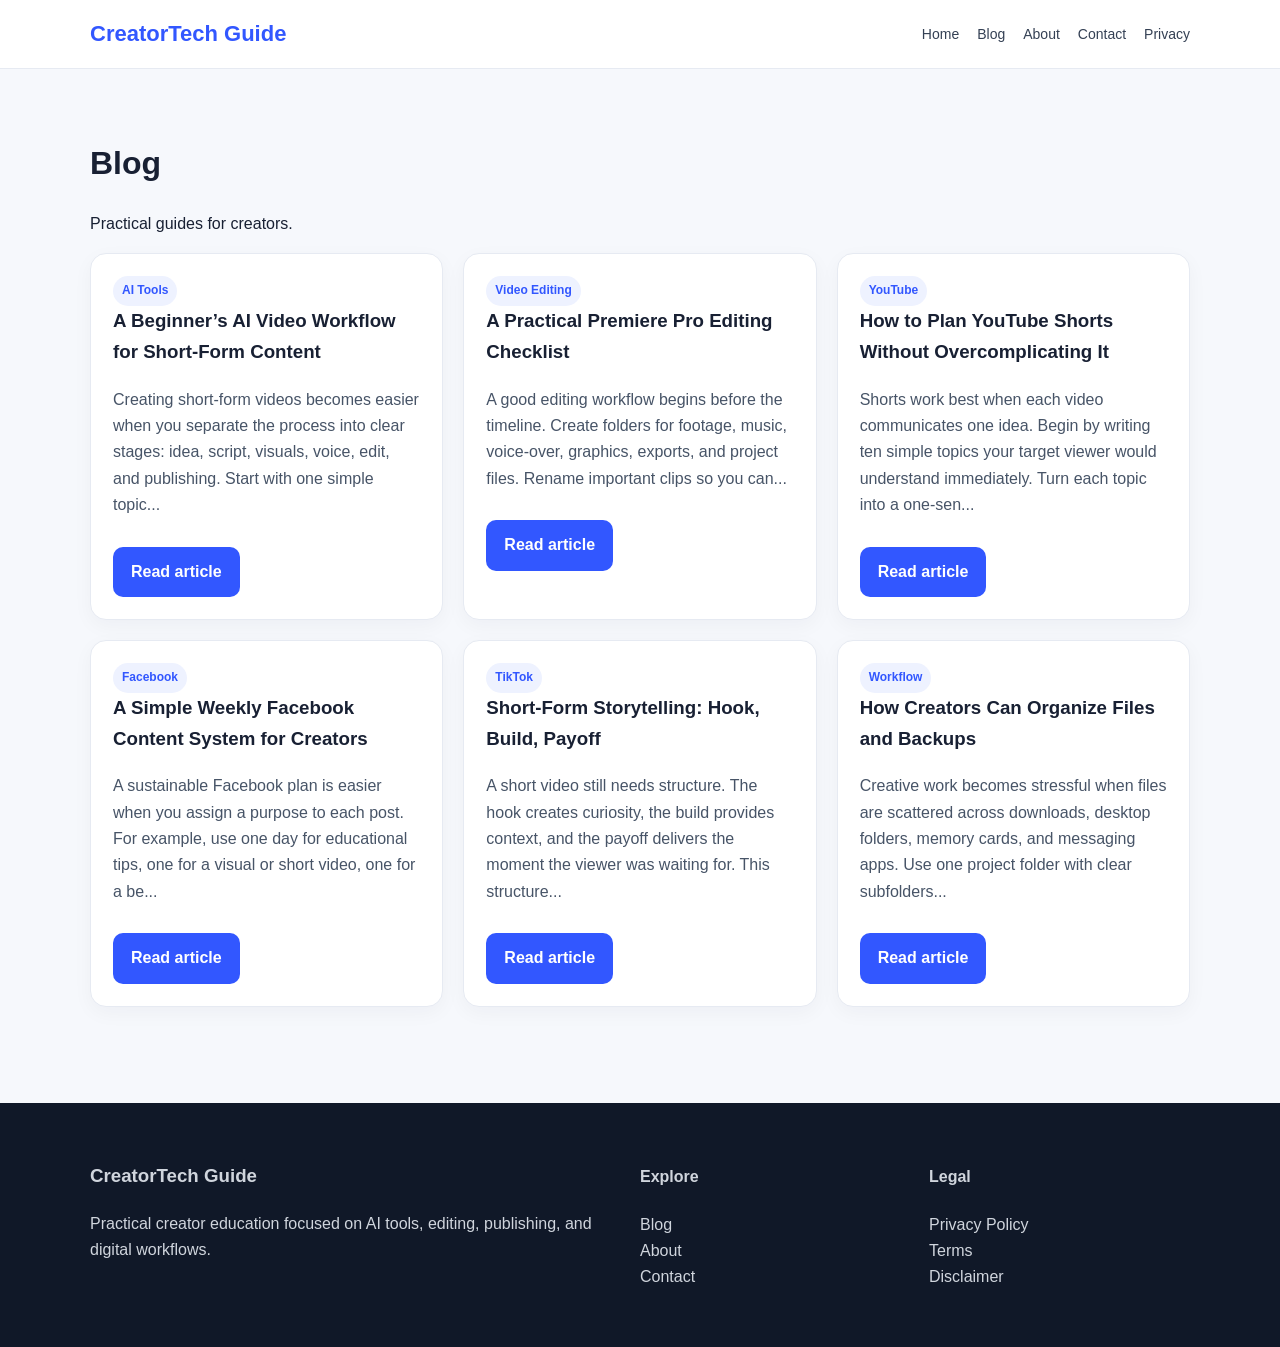
==== blog.html @ 4f257346 "Add files via upload" ====
<!doctype html><html lang="en"><head>
<meta charset="utf-8"><meta name="viewport" content="width=device-width,initial-scale=1">
<title>Blog | CreatorTech Guide</title>
<meta name="description" content="CreatorTech Guide">
<link rel="stylesheet" href="style.css">
</head><body>
<header><div class="container nav">
<a class="logo" href="index.html">CreatorTech Guide</a>
<nav>
<a href="index.html">Home</a>
<a href="blog.html">Blog</a>
<a href="about.html">About</a>
<a href="contact.html">Contact</a>
<a href="privacy.html">Privacy</a>
</nav>
</div></header>
<main class="section"><div class="container"><h1>Blog</h1><p>Practical guides for creators.</p><div class="grid"><article class="card"><span class="badge">AI Tools</span><h3><a href="ai-video-workflow.html">A Beginner’s AI Video Workflow for Short-Form Content</a></h3>
    <p>Creating short-form videos becomes easier when you separate the process into clear stages: idea, script, visuals, voice, edit, and publishing. Start with one simple topic...</p><a class="btn" href="ai-video-workflow.html">Read article</a></article><article class="card"><span class="badge">Video Editing</span><h3><a href="premiere-editing-checklist.html">A Practical Premiere Pro Editing Checklist</a></h3>
    <p>A good editing workflow begins before the timeline. Create folders for footage, music, voice-over, graphics, exports, and project files. Rename important clips so you can...</p><a class="btn" href="premiere-editing-checklist.html">Read article</a></article><article class="card"><span class="badge">YouTube</span><h3><a href="youtube-shorts-planning.html">How to Plan YouTube Shorts Without Overcomplicating It</a></h3>
    <p>Shorts work best when each video communicates one idea. Begin by writing ten simple topics your target viewer would understand immediately. Turn each topic into a one-sen...</p><a class="btn" href="youtube-shorts-planning.html">Read article</a></article><article class="card"><span class="badge">Facebook</span><h3><a href="facebook-content-system.html">A Simple Weekly Facebook Content System for Creators</a></h3>
    <p>A sustainable Facebook plan is easier when you assign a purpose to each post. For example, use one day for educational tips, one for a visual or short video, one for a be...</p><a class="btn" href="facebook-content-system.html">Read article</a></article><article class="card"><span class="badge">TikTok</span><h3><a href="tiktok-storytelling.html">Short-Form Storytelling: Hook, Build, Payoff</a></h3>
    <p>A short video still needs structure. The hook creates curiosity, the build provides context, and the payoff delivers the moment the viewer was waiting for. This structure...</p><a class="btn" href="tiktok-storytelling.html">Read article</a></article><article class="card"><span class="badge">Workflow</span><h3><a href="creator-file-organization.html">How Creators Can Organize Files and Backups</a></h3>
    <p>Creative work becomes stressful when files are scattered across downloads, desktop folders, memory cards, and messaging apps. Use one project folder with clear subfolders...</p><a class="btn" href="creator-file-organization.html">Read article</a></article></div></div></main>
<footer><div class="container footer-grid">
<div><h3>CreatorTech Guide</h3><p>Practical creator education focused on AI tools, editing, publishing, and digital workflows.</p></div>
<div><h4>Explore</h4><p><a href="blog.html">Blog</a><br><a href="about.html">About</a><br><a href="contact.html">Contact</a></p></div>
<div><h4>Legal</h4><p><a href="privacy.html">Privacy Policy</a><br><a href="terms.html">Terms</a><br><a href="disclaimer.html">Disclaimer</a></p></div>
</div></footer>
</body></html>
---- style.css ----
:root{
  --bg:#f6f8fc; --card:#ffffff; --text:#182033; --muted:#667085;
  --brand:#3257ff; --brand2:#7b61ff; --border:#e6eaf2;
}
*{box-sizing:border-box} body{margin:0;font-family:Inter,Arial,sans-serif;background:var(--bg);color:var(--text);line-height:1.65}
a{color:inherit;text-decoration:none} img{max-width:100%}
.container{width:min(1100px,92%);margin:auto}
header{background:#fff;border-bottom:1px solid var(--border);position:sticky;top:0;z-index:10}
.nav{display:flex;align-items:center;justify-content:space-between;padding:16px 0;gap:20px}
.logo{font-weight:800;font-size:22px;color:var(--brand)}
nav{display:flex;gap:18px;flex-wrap:wrap}
nav a{font-size:14px;color:#344054} nav a:hover{color:var(--brand)}
.hero{padding:74px 0 46px;background:linear-gradient(135deg,#edf2ff,#faf8ff)}
.hero h1{font-size:clamp(38px,6vw,64px);line-height:1.05;margin:0 0 18px}
.hero p{font-size:18px;color:var(--muted);max-width:760px}
.btn{display:inline-block;background:var(--brand);color:#fff;padding:12px 18px;border-radius:10px;font-weight:700;margin-top:12px}
.section{padding:46px 0}.section h2{font-size:30px;margin:0 0 20px}
.grid{display:grid;grid-template-columns:repeat(3,1fr);gap:20px}
.card{background:var(--card);border:1px solid var(--border);border-radius:16px;padding:22px;box-shadow:0 6px 20px rgba(16,24,40,.04)}
.card h3{margin-top:0}.meta{color:var(--muted);font-size:13px}.card p{color:#475467}
.badge{display:inline-block;background:#eef2ff;color:var(--brand);padding:5px 9px;border-radius:999px;font-size:12px;font-weight:700}
.article{background:#fff;border:1px solid var(--border);border-radius:18px;padding:34px;max-width:820px;margin:35px auto}
.article h1{font-size:40px;line-height:1.15}.article h2{margin-top:32px}
.notice{background:#f9fafb;border-left:4px solid var(--brand);padding:14px 16px;border-radius:8px;color:#475467}
footer{background:#101828;color:#d0d5dd;margin-top:50px;padding:40px 0}
.footer-grid{display:grid;grid-template-columns:2fr 1fr 1fr;gap:28px} footer a{color:#d0d5dd}
form{display:grid;gap:12px} input,textarea{width:100%;padding:12px;border:1px solid var(--border);border-radius:10px;font:inherit}
textarea{min-height:140px} button{border:0;background:var(--brand);color:#fff;padding:12px 16px;border-radius:10px;font-weight:700;cursor:pointer}
@media(max-width:800px){.grid{grid-template-columns:1fr}.footer-grid{grid-template-columns:1fr}.nav{align-items:flex-start;flex-direction:column}.article{padding:22px}.article h1{font-size:32px}}
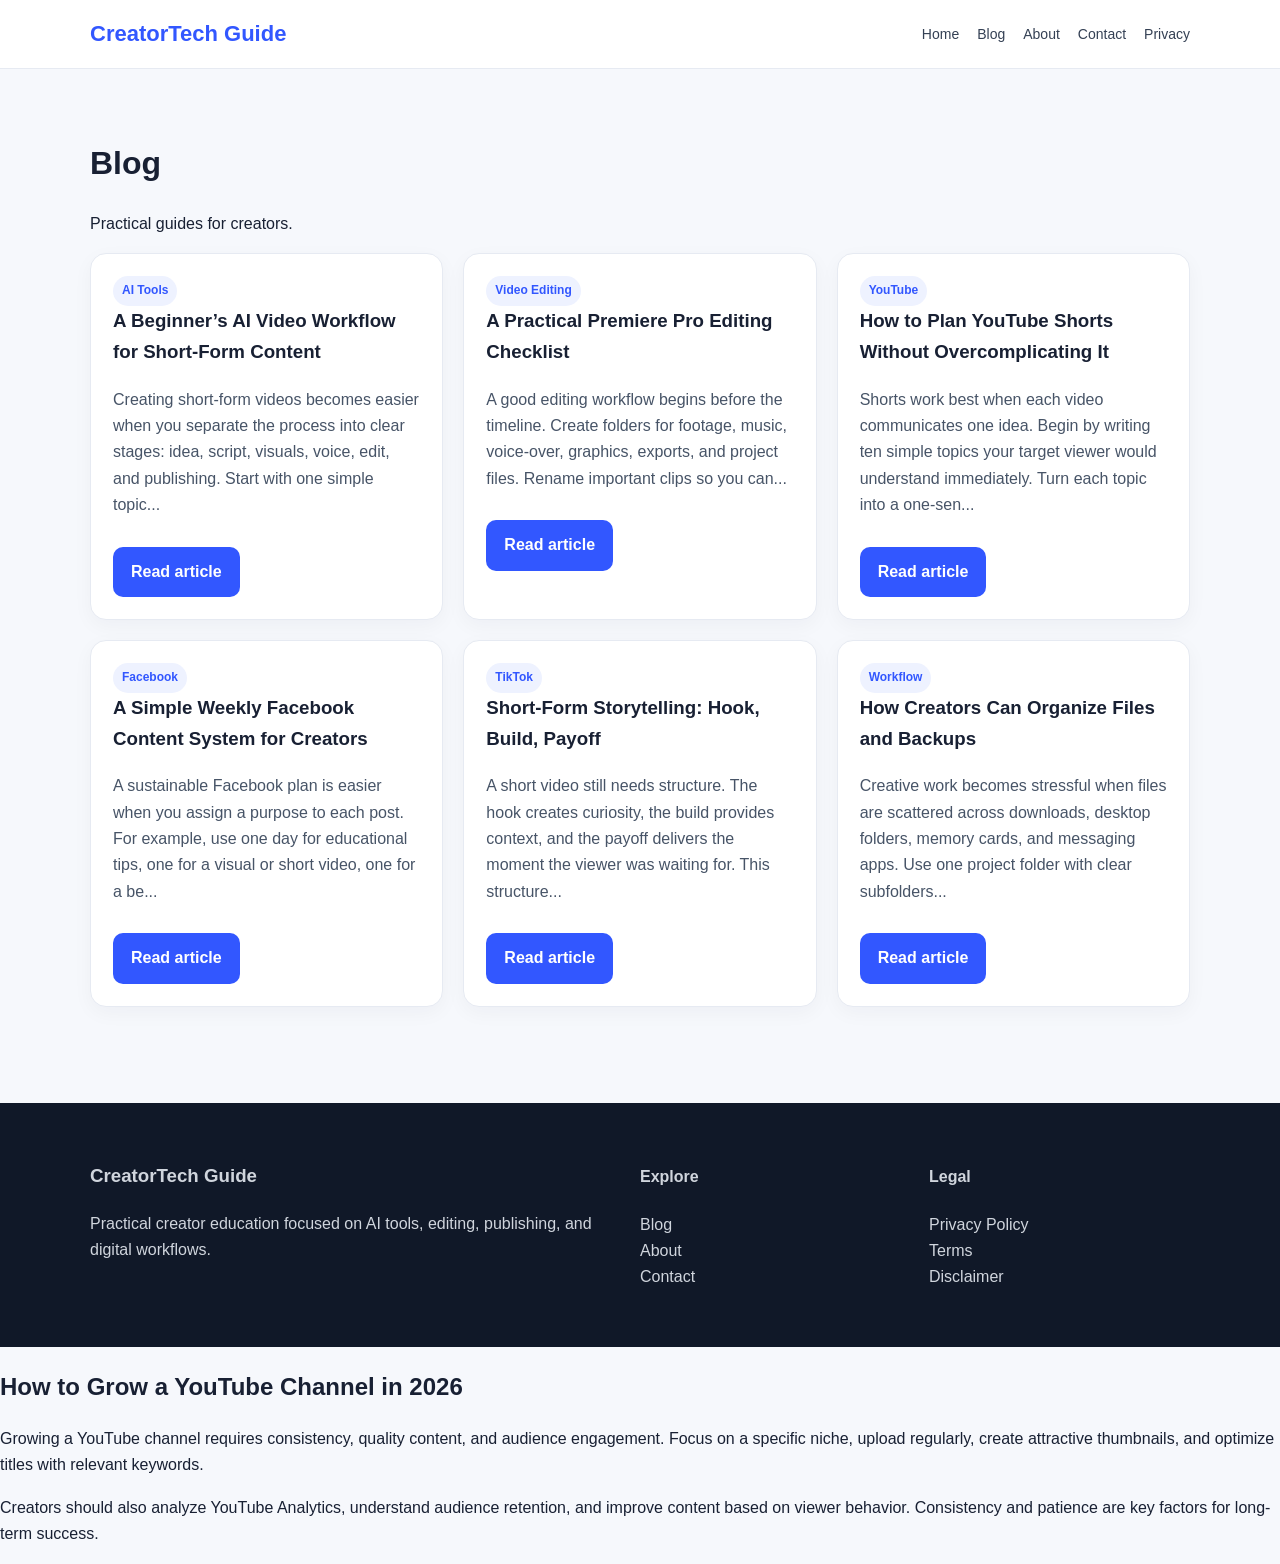
==== commit 80ba42ac: "Added first article Added first article to blog page" ====
--- a/blog.html
+++ b/blog.html
@@ -26,4 +26,8 @@
 <div><h4>Explore</h4><p><a href="blog.html">Blog</a><br><a href="about.html">About</a><br><a href="contact.html">Contact</a></p></div>
 <div><h4>Legal</h4><p><a href="privacy.html">Privacy Policy</a><br><a href="terms.html">Terms</a><br><a href="disclaimer.html">Disclaimer</a></p></div>
 </div></footer>
-</body></html>+</body></html>   <h2>How to Grow a YouTube Channel in 2026</h2>
+
+<p>Growing a YouTube channel requires consistency, quality content, and audience engagement. Focus on a specific niche, upload regularly, create attractive thumbnails, and optimize titles with relevant keywords.</p>
+
+<p>Creators should also analyze YouTube Analytics, understand audience retention, and improve content based on viewer behavior. Consistency and patience are key factors for long-term success.</p>
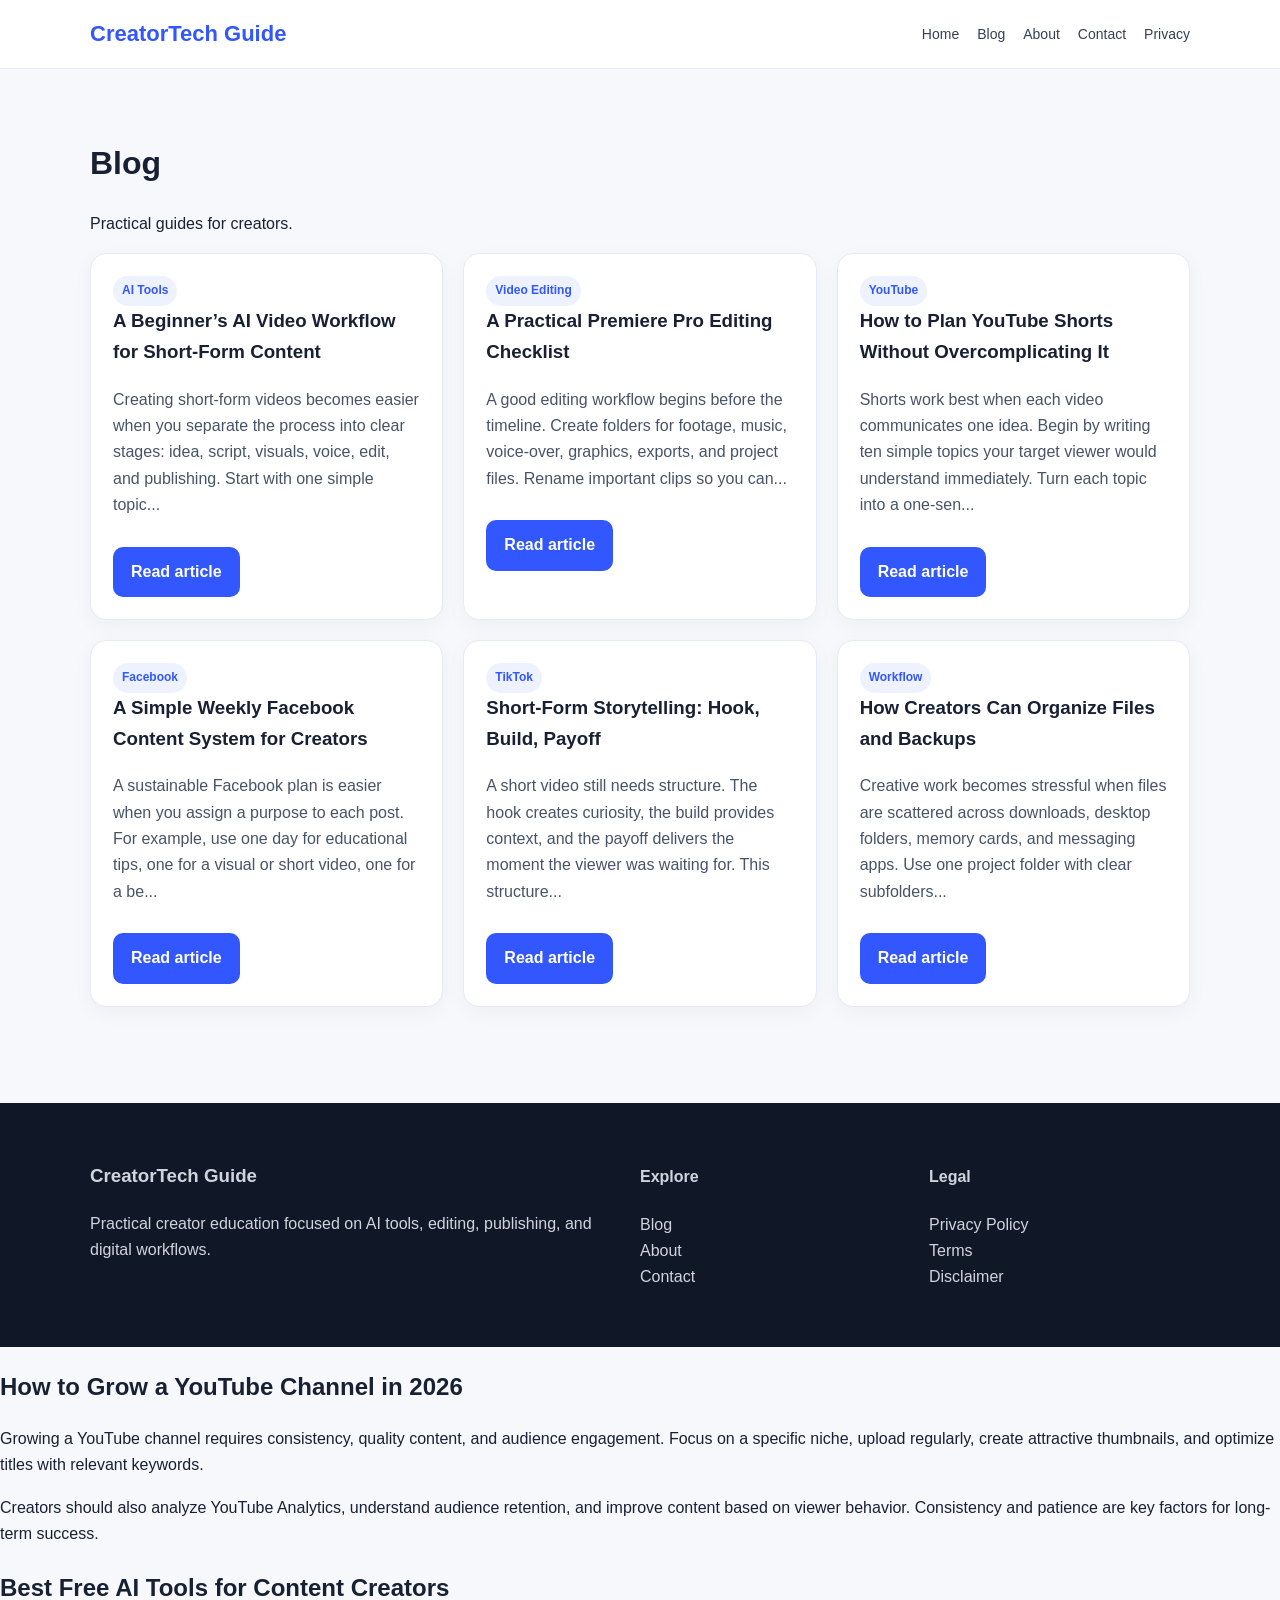
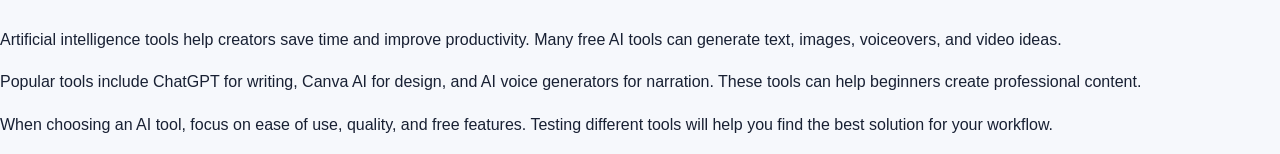
==== commit ca4253a7: "Added AI tools article" ====
--- a/blog.html
+++ b/blog.html
@@ -31,3 +31,10 @@
 <p>Growing a YouTube channel requires consistency, quality content, and audience engagement. Focus on a specific niche, upload regularly, create attractive thumbnails, and optimize titles with relevant keywords.</p>
 
 <p>Creators should also analyze YouTube Analytics, understand audience retention, and improve content based on viewer behavior. Consistency and patience are key factors for long-term success.</p>
+<h2>Best Free AI Tools for Content Creators</h2>
+
+<p>Artificial intelligence tools help creators save time and improve productivity. Many free AI tools can generate text, images, voiceovers, and video ideas.</p>
+
+<p>Popular tools include ChatGPT for writing, Canva AI for design, and AI voice generators for narration. These tools can help beginners create professional content.</p>
+
+<p>When choosing an AI tool, focus on ease of use, quality, and free features. Testing different tools will help you find the best solution for your workflow.</p>
